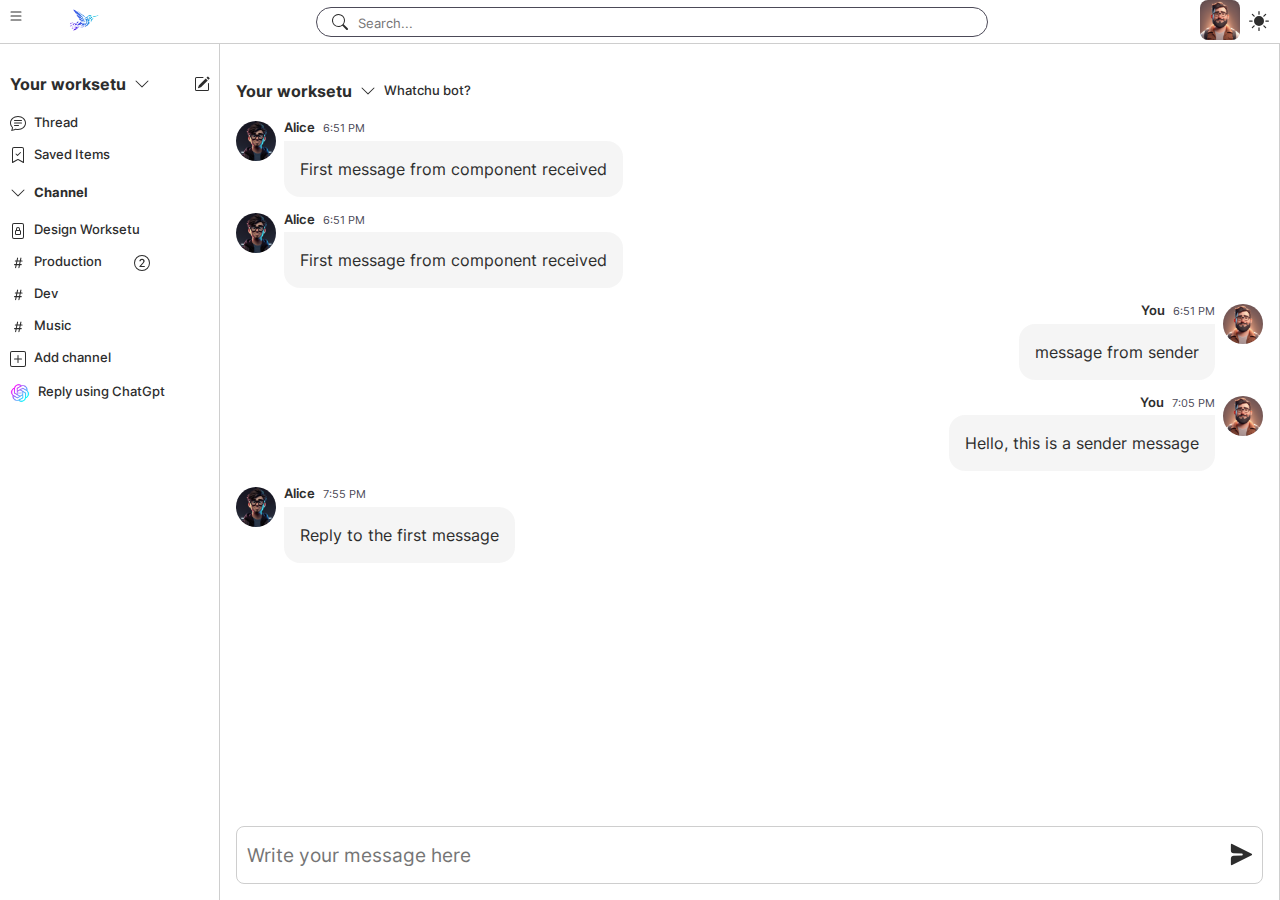
==== check.html @ 70143f4d "UI updated" ====
<!DOCTYPE html>
<html lang="en">

<head>
    <meta charset="UTF-8" />
    <meta name="viewport" content="width=device-width, initial-scale=1.0" />
    <link rel="icon" type="image/x-icon" href="wlogo.png">
    <title>WorkSetu</title>
    <link href="style.css" rel="stylesheet" />
   

</head>
<body>
    <!-- header -->
    <nav-bar></nav-bar>
    <!-- side bar -->
    
    <div class="container1" style="display: flex; flex:1">
        <side-bar></side-bar>
        <!-- Chat content -->
        
        <div class="chat-content">
            <div class="row">
                <h4>Your worksetu</h4>
                <svg xmlns="http://www.w3.org/2000/svg" width="16" height="16" fill="currentColor"
                    class="bi bi-chevron-down" viewBox="0 0 16 16">
                    <path fill-rule="evenodd"
                        d="M1.646 4.646a.5.5 0 0 1 .708 0L8 10.293l5.646-5.647a.5.5 0 0 1 .708.708l-6 6a.5.5 0 0 1-.708 0l-6-6a.5.5 0 0 1 0-.708z" />
                </svg>
                <span>Whatchu bot?</span>
            </div>
            <!-- message content -->
            <div class="message-container column">

                <!-- all  sender receiver shown in this list -->
                <message-list></message-list>


            </div>

            <send-message-box></send-message-box>
           
        </div>





        <!--========================== thread=========== -->
        <div class="thread" id="threads">
            <div class="row" style="justify-content:space-between;">
                <div class="row">
                    <h4>Thread</h4>
                    <span># Design worksetu</span>
                </div>
                <div class="close-thread" style="cursor: pointer;">
                    <svg xmlns="http://www.w3.org/2000/svg" width="16" height="16" fill="currentColor"
                        class="bi bi-x-lg" viewBox="0 0 16 16">
                        <path
                            d="M2.146 2.854a.5.5 0 1 1 .708-.708L8 7.293l5.146-5.147a.5.5 0 0 1 .708.708L8.707 8l5.147 5.146a.5.5 0 0 1-.708.708L8 8.707l-5.146 5.147a.5.5 0 0 1-.708-.708L7.293 8 2.146 2.854Z" />
                    </svg>
                </div>
            </div>
            <!-- message content -->
            <div class="message-container column">
                <message-list></message-list>
             

            </div>
            <!-- message input -->
            <send-message-box></send-message-box>

        </div>
    </div>
    </div>


    <!--================================================================= pop up adding ============================================================-->


    <!-- workspace-detail popup-container -->
    <div class="workspace-detail popup-container">
        <div class="column" style="gap:0.5em">
            <h2>Edit work space detail</h1>
                <span>Workspace name</span>
                <input class="input" type="text">
                <span>URL</span>
                <input class="input" type="text" placeholder="https://hi-tdq5698.slack.com">
                <div class="row" style="width: 100%;">
                    <button
                        style=" width: 50%;background-color:var(--bg-color);color:var(--text-color); border:0.5px solid var(--primary-color)"
                        class="button" data-action="cancel">Cancel</button>
                    <button style="width: 50%; " class="button">Save</button>
                </div>
        </div>
    </div>


    <!-- you-worksetu popup -->
    <div class="your-slack popup" id="yourSlackPopup">
        <div class="column">
            <div class="row">
                <img class="img" src="sender.png" alt=""
                    style=" width: 40px; height:40px; border-radius:0.5em; cursor:pointer;">
                <div class="column" style="gap:2px">
                    <span style="font-size: 1em; font-weight:600;">Your Worksetu</span>
                    <span>worksetu-tdq3097.slack.com</span>
                </div>
            </div>
            <div class="mid-content">
                <div class="column" style="border-bottom: 1px solid grey; padding:10px" ;>
                    <span class="invite" style="cursor: pointer;">Invite people to your slack</span>
                    <span class="create-pop" style="cursor: pointer;">Create channel</span>
                </div>
                <div class="column" style="border-bottom: 1px solid grey; padding:10px " ;>
                    <span class="setting-and-admin" style="cursor: pointer;">Setting and administration</span>

                </div>
                <div class="column" style="border-bottom: 1px solid grey; padding:10px" ;>
                    <span class="work-pop-up" style="cursor: pointer;">Add workspace</span>
                    <span class="switch-button" style="cursor: pointer;">Switch workspace</span>
                </div>
            </div>
            <div>
                <button class="button" style="width: 10px; font-size:16px">Sign out</button>
            </div>
        </div>

    </div>

    <!-- profile-popup -->
    <div class="profile-popup">
        <div class="column">
            <div class="row">
                <img class="img" src="sender.png" alt="">
                <div class="column" style="gap: 2px;">
                    <span style="font-size:1em; font-weight:600 ">Test User</span>
                    <span style="color:rgb(11, 173, 11); ">Active</span>
                </div>
            </div>
            <div class="column" style="border-bottom: 1px solid grey; padding:10px " ;>
                <span>Set Yourself away</span>
                <div class="row" style="justify-content:space-between">
                    <span>Pause Notifications</span>
                    <div class="row">
                        <span>On</span>
                        <svg xmlns="http://www.w3.org/2000/svg" width="16" height="16" fill="currentColor"
                            class="bi bi-chevron-right" viewBox="0 0 16 16">
                            <path fill-rule="evenodd"
                                d="M4.646 1.646a.5.5 0 0 1 .708 0l6 6a.5.5 0 0 1 0 .708l-6 6a.5.5 0 0 1-.708-.708L10.293 8 4.646 2.354a.5.5 0 0 1 0-.708z" />
                        </svg>

                    </div>
                </div>
            </div>
            <div class="column" style="border-bottom: 1px solid grey; padding:10px" ;>
                <a href="profile.html"><span>Profile</span></a>
                <span>Preference</span>
            </div>
            <div class="column">
                <button class="button" style=" font-size:16px">Sign out</button>
            </div>
        </div>
    </div>

    <!-- invite-pop-up -->
    <div class="invite-people popup">
        <div class="column">
            <span style="font-size:1em; font-weight:600 ">Invite people</span>
            <span style="font-size:0.7em; font-weight:600 ">To:</span>
            <textarea type="text" placeholder="name@gmail.com"></textarea>
            <div class="row" style="justify-content: space-between;">
                <div class="row">
                    <svg xmlns="http://www.w3.org/2000/svg" width="16" height="16" fill="currentColor"
                        class="bi bi-link-45deg" viewBox="0 0 16 16">
                        <path
                            d="M4.715 6.542 3.343 7.914a3 3 0 1 0 4.243 4.243l1.828-1.829A3 3 0 0 0 8.586 5.5L8 6.086a1.002 1.002 0 0 0-.154.199 2 2 0 0 1 .861 3.337L6.88 11.45a2 2 0 1 1-2.83-2.83l.793-.792a4.018 4.018 0 0 1-.128-1.287z" />
                        <path
                            d="M6.586 4.672A3 3 0 0 0 7.414 9.5l.775-.776a2 2 0 0 1-.896-3.346L9.12 3.55a2 2 0 1 1 2.83 2.83l-.793.792c.112.42.155.855.128 1.287l1.372-1.372a3 3 0 1 0-4.243-4.243L6.586 4.672z" />
                    </svg>
                    <a style="font-size:1em; color:var(--text-color)" href="">Copy invite link</a>
                </div>
                <div class="column">
                    <button class="button" style=" font-size:16px">Send</button>
                </div>
            </div>
        </div>
    </div>

    <!-- create-channel pop up -->
    <div class="create-channel-popup">
        <div class="column">
            <span style="font-size:1em; font-weight:600 ">Create channel</span>
            <span style="font-size:0.7em; font-weight:600 ">Name</span>
            <input class="input" type="text" placeholder="e.g Plan finance">
            <span>Channels are where conversations happen around a topic. Use a name that is easy to find and
                understand.</span>
            <div class="row" style="justify-content: space-between;">
                <div class="column" style="width: 100%;">
                    <button class="button" style=" font-size:16px;">Send</button>
                </div>
            </div>
        </div>
    </div>

    <!-- setting-and-administration popup -->
    <div class="setting-adminitration-popup">
        <div class="column">
            <div class="column" style="border-bottom: 1px solid grey; padding:10px; " ;>
                <span style="font-size: 0.7em; color:var(--sub-text-color)">Setting</span>
                <span>Workspace setting</span>
                <span>Customize your slack</span>
                <span class="edit-workspace-button" style="cursor: pointer;">Edit workspace detail</span>
            </div>
            <div class="column" style="border-bottom: 1px solid grey; padding:10px; margin-top:-10px" ;>
                <span style="font-size: 0.7em; color:var(--sub-text-color)">Administration</span>
                <a href="manage.html" style="color:var(--text-color)"><span>Manage member </span></a>
                <span>Manage apps</span>
            </div>
        </div>
    </div>

    <!-- add workspace -->
    <div class="add-workspace-popup">
        <div class="column">
            <span style="font-size: 0.7em; color:var(--sub-text-color)">Add workspace</span>
            <a href="index.html" style="color:var(--text-color)"><span>Sign in another worspace</span></a>
            <a href="create.html" style="color:var(--text-color)"><span>Create new worspace</span></a>
            <a href="create.html" style="color:var(--text-color)"><span>Join workspace</span></a>
        </div>
    </div>

    
    <div class="edit-workspace-detail-popup">
        <div class="column">
            <span style="font-size:1em; font-weight:600 ">Edit workspace detail</span>
            <span>Add a name to represent your company or organization. This name will also be shown to other
                organizations that you work with using Slack.</span>
            <span style="font-size:0.7em; font-weight:600 ">Workspace name</span>
            <input class="input" type="text" placeholder="">
            <span style="font-size:0.7em; font-weight:600; margin-top:-15px ">URL</span>
            <input class="input" type="text" placeholder="https://hi-tdq5698.slack.com">
            <div class="row" style="justify-content: space-between;">
                <div class="column" style="width: 100%;">
                    <button class="button"
                        style=" font-size:16px; background-color:var(--bg-color); border:1px solid var(--primary-color); color:var(--text-color)"
                        data-action="editcancel">Cancel</button>
                </div>
                <div class="column" style="width: 100%;">
                    <button class="button" style=" font-size:16px;">Send</button>
                </div>
            </div>
        </div>
    </div>

    <div class="switch-workspace-popup">
        <div class="column">
            <span style="font-size:1em; font-weight:600 ">Edit workspace detail</span>
            <div class="row">
                <img class="img" src="profile.png" alt=""
                    style=" width: 40px; height:40px; border-radius:0.5em; cursor:pointer;">
                <div class="column" style="gap:2px">
                    <span style="font-size: 0.8em;">Enjoyment</span>
                </div>
            </div>
            <div class="row">
                <img class="img" src="profile.png" alt=""
                    style=" width: 40px; height:40px; border-radius:0.5em; cursor:pointer;">
                <div class="column" style="gap:2px">
                    <span style="font-size: 0.8em;">Finance</span>
                </div>
            </div>
            <div class="row">
                <img class="img" src="profile.png" alt=""
                    style=" width: 40px; height:40px; border-radius:0.5em; cursor:pointer;">
                <div class="column" style="gap:2px">
                    <span style="font-size: 0.8em; ">Testing</span>
                </div>
            </div>
        </div>
    </div>

    <div class="add-channel-pop-up">
        <div class="column">
            <span style="font-size:1em; font-weight:600 ">Create channel</span>
            <span style="font-size:0.7em; font-weight:600 ">Name</span>
            <input class="input" type="text" placeholder="e.g Plan finance">
            <span>Channels are where conversations happen around a topic. Use a name that is easy to find and
                understand.</span>
            <div class="row" style="justify-content: space-between;">
                <div class="column" style="width: 100%;">
                    <button class="button" style=" font-size:16px;">Send</button>
                </div>
            </div>
        </div>
    </div>


    <!-- adding web components -->


    <!--================================================================= pop up end  ============================================================-->

    
    <!-- sender and receiver component -->
    <script src="navBar.js"></script>
    <script src="sideBarComponent.js"></script>
    <script src="messageBox.js"></script>
    <!-- sender and receiver component called under this -->
    <script src="messageList.js"></script>

    <!-- input box hide svg script -->
    <script src="inputbox.js"></script>
    <script src="send-messageBox.js"></script>  
    <!-- message forward share reply thread -->
    <!-- <script src="messageoption.js"></script> -->
    <!-- Reply thread script -->
    <script src="replythread.js"></script>
    <!-- hide sidebar script -->
    <script src="sidebar.js"></script>
    <!-- dark mode script -->
    <script src="darkmode.js"></script>
    <!-- popup script -->
    <script src="popupscript.js"></script>

</body>

</html>
---- style.css ----
@import "normalize.css";

@font-face {
    font-family: 'Inter';
    src: url(Inter.ttf);
    font-display: swap;
}


:root {
    font-family: 'Inter', 'Segoe UI', Tahoma, Geneva, Verdana, sans-serif;
    --primary-color: #7921de;
    --primary-text-color: #ffffff;
    --text-color: #2d2d2d;
    --sub-text-color: #4c4a58;
    --bg-color: #ffffff;
    --sidebar: #ffff;
    --message: rgb(255, 255, 255);
    --nav: #fff;
    --border-color: rgb(206, 206, 206);
    --box-shadow: 0 0 6px rgb(0, 0, 0, 0.5);
    --message-text-bg: rgba(158, 154, 159, 0.1);


}


.dark {
    --bg-color: #232627;
    --text-color: #ffffff;
    --sub-text-color: #cfcfcf;
    --sidebar: rgb(21, 24, 25);
    --nav: #141718;
    --message: #232627;
    --border-color: rgb(77, 75, 75);
    --box-shadow: 0 0 6px rgb(255, 255, 255, 0.1);
    --message-text-bg: rgba(160, 159, 161, 0.1);
    transition: 0.3s;

}

body {
    background-color: var(--bg-color);
    color: var(--text-color);
    overflow-x: hidden;
}

::-webkit-scrollbar {
    width: 5px;
}


::-webkit-scrollbar-thumb {
    background-color: #85818a;
    border-radius: 5px;
}


::-webkit-scrollbar-track {
    background-color: #f0f0f0;
}

h1 {
    font-weight: 600;
}

h2 {
    color: var(--sub-text-color);
    font-weight: 500;
}

a{
    text-decoration: none;
    color: var(--text-color);
    cursor: pointer;
}

.input::placeholder {
    padding: 0.5em;
    color: #999999;
    /* Placeholder text color */
    font-size: 0.9em;
    /* Placeholder text style */
}

img {
    max-width: 100%;
    width: auto;
    max-height: 100%;
    height: auto;
}

.container {
    margin: auto;
    padding: 1.5em;
    max-width: 1140px;

}

.center-form {
    margin: auto;
    display: flex;
    flex-direction: column;
    width: 400px;
    max-width: calc(100% - 2em);
    margin-top: 10vh;
    box-shadow: var(--box-shadow);
    border-radius: 5px;
    padding: 3em 1em;
}

.logo-main {
    width: 40px;
    height: 40px;
  
}

.input {
    line-height: 1.87em;
    display: flex;
    align-items: center;
    border: 2px solid var(--text-color);
    border-radius: 0.3em;
    outline: none;
    padding: 0;
    padding-left: 0.5em;
    font-size: 1.5rem;
    margin-bottom: 1em;
    background-color: var(--bg-color);
    border-color: var(--sub-text-color);
    color: var(--text-color);
}

.input:focus {
    border: 2px solid var(--primary-color);
}

.button {
    color: var(--primary-text-color);
    background: var(--primary-color);
    font-size: 1.5rem;
    font-weight: 400;
    letter-spacing: 1px;
    cursor: pointer;
    border: none;
    border-radius: 0.3em;
    display: flex;
    align-items: center;
    justify-content: center;
    height: 2em;
    padding: 0 3em;
    white-space: nowrap;
    text-decoration: none;
}

.steps_heading {
    display: flex;
    align-items: center;
    gap: 1em;
    text-decoration: none;
    color: var(--text-color);
    padding: 1em 0;
}

.image-box {

    border-radius: 0.5em;
    overflow: auto;
    transition: all ease 1s;


}

.image-box:hover {
    scale: 1.1;
}

/* ========================================image-cropper-css-step 2 page============================================== */
.cropper-image-container {
    flex: 1;
    display: flex;
    align-items: center;
    justify-content: center;
    border: 0.5px solid var(--border-color);
    border-radius: 1em;
}




.img-box {
    width: 100%;
    padding: 2em;
    display: flex;
    flex-direction: column;
    align-items: center;
    gap: 2em;
    border-radius: 2em;

}


.img-box img {
    width: 300px;
    height: 300px;
    border-radius: 0.5em;

}

.button-continue {
    display: flex;
    gap: 1em;

}



.crop-popup {
    display: none;
    position: fixed;
    top: 0;
    left: 0;
    width: 100%;
    height: 80vh;
    background-color: var(--bg-color);
    justify-content: center;
    align-items: center;
}

.crop-container {
    position: relative;
    display: flex;
    flex-direction: column;
    gap: 1em;
    background-color: var(--bg-color);
    padding: 2em;
    width: calc(100% - 4em);
    max-width: 80%;
    max-height: 80%;
    min-width: 300px;
    max-width: 500px;
    overflow: hidden;
    box-shadow: var(--box-shadow);
}

.crop-container img {
    max-width: 50%;
    max-height: 50%;
   
    height: auto;
    width: auto;
}

.crop-container button {
    display: block;
    margin-top: 10px;
}
.two-button{
width: 100%;
display: flex;
color: var(--text-color);
transition: all ease 2s;
align-items: center;
justify-content: center;
gap: 1em;
z-index: 5;
}



#imageInput {
    display: none;
}


.upload-btn:hover {
    background-color: rgb(121, 33, 222, 0.5);
}



/* Medium devices (tablets, 768px and up) */
@media (max-width: 768px) {
    .center-form {
        box-shadow: none;
    }

    .container {
        margin: auto;
        padding-left: 1em;
        padding-right: 1em;
        max-width: calc(100% - 2em);
    }

    .img-box img {
        width: 250px;
        height: 250px;
    }

    .button-continue {
        flex-direction: column;


    }

    .crop-container {
        max-width: 80%;
        font-size: 14px;
    }
    .two-button .button{
        font-size: 1em;
    }

   
}


/* ======================================Main class============================= */
.container1 {
    height: calc(100vh - 44.5px);
    display: flex;
    flex: 1
}

.w-title {
    cursor: pointer;
    position: relative;
}

.w-title::after {
    content: "";
    position: absolute;
    left: 0;
    right: 0;
    bottom: 0;
    height: 2px;
    width: 0%;
    border-radius: 2px;
    background-color: var(--primary-color);
    transition: all ease 2s;

}

.w-title:hover::after {
    width: 100%;
}

.nav {
    position: sticky;
    top: 0;
    background-color: var(--nav);
    width: 100%;
    display: flex;
    justify-content: space-between;
    align-items: center;
    gap: 2em;
    z-index: 9999;

}

.nav-search-bar{
   
    display: flex;
    gap: 0.5em;
    align-items: center;
    width: 100%;
    max-width: 50%;
    border-radius: 5em;
    background-color: var(--nav);
    border-color: var(--sub-text-color);
    color: var(--text-color);
    border: 1px solid var(--sub-text-color);
    padding: 4px 15px;
    font-size: 1em;
    
}

.nav-search-bar:focus{
   
    border-color: var(--primary-color);
}

.search {
  background-color: var(--nav);
  border: none;
  color: var(--text-color);
  outline: none;

}



.search::placeholder {
    font-size: 0.8em;;
}

.row {
    display: flex;
    align-items: center;
    gap: 0.5em;
}

span {
    font-size: 0.8em;
    font-weight: 500;
}

.img {
    width: 40px;
    height: 40px;
    border-radius: 2em;
    cursor: pointer;
}

.message-owner {
    font-weight: 600
}

.message-time {
    font-size: 0.7em;
    color: var(--sub-text-color);
    font-weight: 400;
}

.messagetext {
    line-height: 1.5em;
    font-size: 16px;
    font-weight: 400;
}

.column {
    display: flex;
    flex-direction: column;
    gap: 1em;
}



.sidebar {
    position: sticky;
    padding: 0.6em;
    flex: 0.1;
    background-color: var(--sidebar);
    min-width: 200px;
    border-right: 0.05px solid var(--border-color);
    z-index: 999;
}

.chat-content {
    padding: 1em;
    flex: 1;
    background-color: var(--message);
    display: flex;
    flex-direction: column;
    border-right: 0.05px solid var(--border-color);

}

.message-container {
    flex: 1;
    overflow-y: auto;



}
.menu-sidebar{
    position: absolute;
    top: 0;
    left: 0;
    z-index: 9999;
 
   
}

@media (max-width: 768px) {
    .sidebar {
        display: none;
        position: absolute;
        height: 91.5vh;
        animation: showSidebar 0.3s ease forwards;
    }


    @keyframes showSidebar {
        0% {
            display: none;
            opacity: 0;
            transform: translateX(-100%);
        }

        100% {
            display: block;
            opacity: 1;
            transform: translateX(0);
        }
    }


    .chat-content {

        margin-left: auto;
        width: 100%;
        max-width: calc(100% - 2em);

    }

    .menu-sidebar {
        display: block;
    }
}






.chatbox-msg:focus {
    border: 2px solid var(--primary-color);
}

.search-icon {
    display: none;
}

/* ================================================sender reciever ================================================== */

.sender,
.receiver {
    max-width: 99%;
    /* Adjust the maximum width as needed */
}



.sender {
    flex-direction: row-reverse;
    justify-content: end;
    align-items: flex-start;
    max-width: 50%;
    margin-left: auto;

}


.receiver {
    justify-content: flex-start;
    align-items: flex-start;
    max-width: 50%;
    margin-right: auto;

}

.receiver-text {
    padding: 1em;
    background-color: var(--message-text-bg);
    border-top-right-radius: 1em;
    border-bottom-right-radius: 1em;
    border-bottom-left-radius: 1em;
}

.sender-text {
    padding: 1em;
    background-color: var(--message-text-bg);
    border-bottom-right-radius: 1em;
    border-bottom-left-radius: 1em;
    border-top-left-radius: 1em;
}

.sender-name-time {
    justify-content: flex-end;
}


.receiver-zone {
    display: flex;
    position: relative;
    justify-content: space-between;
    align-items: center;
}

.sender-zone {
    position: relative;
    display: flex;
    flex-direction: row-reverse;
    align-items: center;
    justify-content: space-between;
}

.message-toolbar-container {
    position: relative;



}

.message-toolbar {

    position: relative;
    display: flex;
    cursor: pointer;
    display: none;
    gap: 0.5em;

}

.sender .message-toolbar {
    flex-direction: row-reverse;
}


.message-options {
    background-color: var(--message);
    position: absolute;
    display: flex;
    flex-direction: column;
    flex-wrap: wrap;
    display: none;
    gap: 1em;
    padding: 1em;
    border-radius: 0.5em;
    border: 0.5px solid var(--border-color);
    z-index: 9999;


}

.sender .message-options {
    top: 0;
    right: 100%;
}

.receiver .message-options {
    top: 0;
    left: 100%;
}

.message-options span {
    cursor: pointer;
}

.message-options-elements {
    display: flex;
    align-items: center;

    /* flex-wrap: wrap; */

}


.receiver:hover .message-toolbar {
    display: flex;
}

.sender:hover .message-toolbar {
    display: flex;
}

.three-dots {
    outline: none;
}

.three-dots:focus+.message-options {
    display: flex;

}

.message-options svg {
    cursor: pointer;
}

@media (max-width: 1200px) {

    .receiver,
    .sender {
        max-width: 80%;
    }
}

@media (max-width: 768px) {
    .search-icon {
        display: block;
        cursor: pointer;
    }

    .nav-search-bar {
        display: none;
    }

    .message-options-elements span {
        display: none;
    }

}

.logo {
    position: relative;
    display: inline-block;
    cursor: pointer;

}

.logo .text {
    text-transform: uppercase;
    position: absolute;
    top: 50%;
    left: 2em;
    transform: translate(-50%, -50%);
    opacity: 0;
    transition: opacity 0.3s;
    font-size: 1.2em;
    font-weight: bold;
}

.logo:hover .bi-chat-dots {
    opacity: 0;
}

.logo:hover .text {
    opacity: 1;
    /* color: transparent;
    -webkit-text-stroke: 0.5px var(--text-color); */

}

/* =========================Thread=================================== */
.thread {

    padding: 1em;
    flex: 1;
    background-color: var(--bg-color);
    display: flex;
    flex-direction: column;
    border-top: 0.05px solid var(--border-color);
    border-right: 0.05px solid var(--border-color);
    display: none;

}

/* ===========================input box design============== */
.input-msg {
    background-color: var(--message);
    display: flex;
    /* padding: 0.5em; */
    flex-direction: column;
    position: relative;



    /* border: 0.05px solid var(--border-color); */

}

.midinput {
    display: flex;
    flex: 1;
    padding: 0.5em;
    align-items: center;
    border: 0.05px solid var(--border-color);
    border-radius: 0.5em;
    justify-content: space-between;


}

.chatbox-msg {
    width: 100%;
    border: 2px solid var(--text-color);
    line-height: 2em;
    align-items: center;
    border-radius: 0.3em;
    background-color: var(--message);
    border-color: var(--sub-text-color);
    color: var(--text-color);
    font-size: 1.2em;
    outline: none;

}

.input-msg svg {
    width: 18px;
    height: 18px;
    cursor: pointer;



}

.textStyle-container {
    position: relative;
}

.textStyle {
    position: absolute;
    bottom: 4em;
    display: flex;
    flex-wrap: wrap;
    gap: 1em;
    align-items: center;
    background-color: var(--bg-color);
    padding: 0.5em;
    border: 0.5px solid var(--border-color);
    border-radius: 0.5em;
    cursor: pointer;
    margin-top: -2.3em;
    display: none;
    /* width: 100%; */
}





.midinput input {
    font-size: 1.2em;
    border: none;
    background-color: var(--message);
    width: calc(100% - 0.5em);
    color: var(--text-color)
}

.midinput svg {
    display: flex;
}

.midinput input:focus {
    outline: none;
    border: 0px solid var(--border-color);

}

.attachement {
    display: flex;
    justify-content: space-between;
    padding: 0.2em;

}

.leftattachment {
    display: flex;
    gap: 1em;
    flex: 1;
    cursor: pointer;
    align-items: center;
}


.rightbutton svg {
    width: 25px;
    height: 25px;
    cursor: pointer;
    flex: 1;

}

.work-detail {
    cursor: pointer;
}

.popup-container {
    display: none;
    position: fixed;
    top: 50%;
    left: 50%;
    transform: translate(-50%, -50%);
    padding: 2em;
    width: 400px;
    height: 350px;
    background-color: var(--bg-color);
    box-shadow: var(--box-shadow);
    z-index: 9999;
    border-radius: 20px;
}


.dimmed-background {
    position: fixed;
    top: 0;
    left: 0;
    width: 100%;
    height: 100%;
    background-color: rgba(0, 0, 0, 0.5);
    z-index: 9998;
    pointer-events: none;
}

/* your slack pop up style */

.your-slack {
    width: 300px;
    height: 300px;
    background-color: var(--bg-color);
    padding: 2em;
    border-radius: 20px;
    box-shadow: var(--box-shadow);
    z-index: 9999;
    display: none;
    position: absolute;
    top: 8%;
    left: 0;

}

.mid-content span {
    font-size: 1em;
}

.profile-popup {
    width: 250px;
    height: 250px;
    padding: 2em;
    background-color: var(--bg-color);
    border-radius: 20px;
    box-shadow: var(--box-shadow);
    z-index: 9999;
    position: absolute;
    top: 4%;
    right: 0;
    display: none;

}

.invite-people {
    display: flex;
    justify-content: center;
    align-items: center;
    z-index: 9999;
    position: absolute;
    left: 50%;
    top: 50%;
    transform: translate(-50%, -50%);
    display: none;
    width: 400px;
    height: 250px;
    padding: 2em;
    background-color: var(--bg-color);
    border-radius: 20px;
    box-shadow: var(--box-shadow);
}


.invite-people textarea {
    padding: 1em;
    text-decoration: none;
    height: 5em;
    border-radius: 0.2em;
}

.invite-people textarea:focus {
    outline: none;
    box-shadow: var(--box-shadow);

}


a {
    text-decoration: none;

}

.create-channel-popup {
    display: flex;
    justify-content: center;
    align-items: center;
    z-index: 9999;
    position: absolute;
    left: 50%;
    top: 50%;
    transform: translate(-50%, -50%);
    display: none;
    width: 400px;
    height: 250px;
    padding: 2em;
    background-color: var(--bg-color);
    border-radius: 20px;
    box-shadow: var(--box-shadow);
}


.setting-adminitration-popup {
    display: flex;
    justify-content: center;
    align-items: center;
    z-index: 9999;
    position: absolute;
    left: 23.7%;
    top: 22%;
    display: none;
    width: 250px;
    height: 250px;
    padding: 2em;
    background-color: var(--bg-color);
    border-radius: 20px;
    box-shadow: var(--box-shadow);
}

.add-workspace-popup {
    display: flex;
    justify-content: center;
    align-items: center;
    z-index: 9999;
    position: absolute;
    left: 23.7%;
    top: 22%;
    display: none;
    width: 200px;
    height: 125px;
    padding: 1em;
    background-color: var(--bg-color);
    border-radius: 20px;
    box-shadow: var(--box-shadow);
}

.edit-workspace-detail-popup {
    display: flex;
    justify-content: center;
    align-items: center;
    z-index: 9999;
    position: absolute;
    left: 50%;
    top: 50%;
    transform: translate(-50%, -50%);
    display: none;
    width: 400px;
    height: 350px;
    padding: 2em;
    background-color: var(--bg-color);
    border-radius: 20px;
    box-shadow: var(--box-shadow);
}

.switch-workspace-popup {
    display: flex;
    justify-content: flex-start;
    align-items: start;
    z-index: 9999;
    position: absolute;
    left: 23.7%;
    top: 21%;
    display: none;
    width: 200px;
    height: 200px;
    padding: 2em;
    background-color: var(--bg-color);
    border-radius: 20px;
    box-shadow: var(--box-shadow);
}

.add-channel-pop-up {
    display: flex;
    justify-content: center;
    align-items: center;
    z-index: 9999;
    position: absolute;
    left: 50%;
    top: 50%;
    transform: translate(-50%, -50%);
    display: none;
    width: 400px;
    height: 250px;
    padding: 2em;
    background-color: var(--bg-color);
    border-radius: 20px;
    box-shadow: var(--box-shadow);
}

@media screen and (max-width: 768px) {

    .invite-people,
    .create-channel-popup,
    .edit-workspace-detail-popup,
    .popup-container,
    .add-channel-pop-up {
        width: 90%;
        height: auto;
        max-width: 400px;
        /* Optional: Limit the maximum width for very large screens */
        padding: 1em;
    }

}


/* =========================================================================Manage page css======================================================== */
.manage-container {

    height: calc(100vh - 80px);
    display: flex;

}

.navBar {
    position: sticky;
    top: 0;
    width: calc(100% - 4em);
    background-color: var(--bg-color);
    border-bottom: 0.05px solid var(--border-color);
    ;


}



.left-content {

    height: calc(100vh - 100px);
    padding: 0.5em;
    flex: 1;
    background-color: var(--bg-color);
    min-width: 200px;
    border-right: 0.05px solid var(--border-color);
}

.rightBar {
    flex: 1;
}

.right-content {
    display: flex;
    flex-direction: column;
    margin-left: auto;


}

.midbar {
    display: flex;
    justify-content: space-between;
    align-items: center;
    border-top: 0.05px solid var(--border-color);
    border-bottom: 0.05px solid var(--border-color);

}

.right input {

    background-color: var(--bg-color);
    padding: 0.5em;
    border-radius: 0.5em;
    color: var(--text-color);
}

.right input:focus {
    outline: none;
    border-color: var(--primary-color);
}

.bottomBar {
    width: 100%;
    display: flex;
    justify-content: space-between;
    border-bottom: 0.05px solid var(--border-color);
    margin: auto;
}

.firstTable {

    display: flex;
    align-items: center;
    flex-direction: column;



}

@media (max-width: 768px) {
    .leftBar {
        display: none;
        position: absolute;
        height: 91.5vh;
        animation: showSidebars 0.3s ease forwards;
    }

    @keyframes showSidebars {
        0% {
            display: none;
            opacity: 0;
            transform: translateX(-100%);
        }

        100% {
            display: block;
            opacity: 1;
            transform: translateX(0);
        }
    }

    .navBar {
        width: 100%;
    }

    .right-content {

        margin-left: auto;
        width: 100%;

    }

    .menu-button-leftbar {
        display: block;
    }
}


/*============ profile============ */

.container-prof {
   flex:1;
   margin: auto;
}



.editprofile-container {
    width: 80%;
    margin: auto;
    max-width: 80%;
    display: flex;
    flex-direction: column;
    justify-content: center;
    align-items: center;
    border-radius: 1em;
    background-color: rgb(144, 143, 143, 0.1);



}
input[type="number"]::-webkit-inner-spin-button,
input[type="number"]::-webkit-outer-spin-button {
  -webkit-appearance: none;
  appearance: none;

}

.editprof {
    width: 100%;
    display: flex;
    justify-content: center;
    align-items: center;
    padding: 2em;
    width: calc(100% - 4em);
    gap: 10px;

}

.editprof span {
    font-size: 1.5em;
    color: var(--text-color);
}

.profilepage-main {
    display: flex;
    justify-content: center;
    align-items: center;
    flex-direction: row-reverse;
    /* justify-content: space-around; */
    gap: 3em;
    padding: 2em;
    width: calc(100% - 4em);

}

.leftside {
    width: 100%;
    display: flex;
    flex-direction: column;
    gap: 1em;
    align-items: center;
}

.leftside img {
    width: 250px;
    border-radius: 0.5em;
}

.rightside {
    width: 100%;
    display: flex;
    flex-direction: column;
    align-items: center;
    gap: 2em;
    justify-content: center;
}

.rightside input {
    width: 70%;
    padding: 1em;
    justify-content: end;
    color: var(--text-color);
    border: none;
    background-color: var(--bg-color);
    border: 1px solid var(--border-color);
    border-radius: 0.5em;
}

.rightside input:focus {
    outline: none;
    border-color: var(--primary-color);
}

.inputs {
    width:100%;
    display: flex;
    justify-content: start;
    align-items: center;
    gap: 2em;
}

.inputs span {
    flex: 1;
    font-size: 1em;
    justify-content: flex-start;
}

.saveandcancel {
    width: 100%;
    display: flex;

    justify-content: space-between;
    gap: 0.5em;
}

@media screen and (max-width:1200px) {
    .profilepage-main {
        flex-direction: column;
    }
    .saveandcancel button{
        width: 40%;
    }
}

@media screen and (max-width:768px){

    .editprofile-container{
        width: 90%;
       
    }
    .leftside img{
        width: 150px;
    }
    .leftside button{
        font-size: 1em;
    }
    .saveandcancel button{
        
        font-size: 1em;
    }
    .rightside input{
        font-size: 0.7em;
        width: 50%;
    }
    .editprof{
       
    }

}
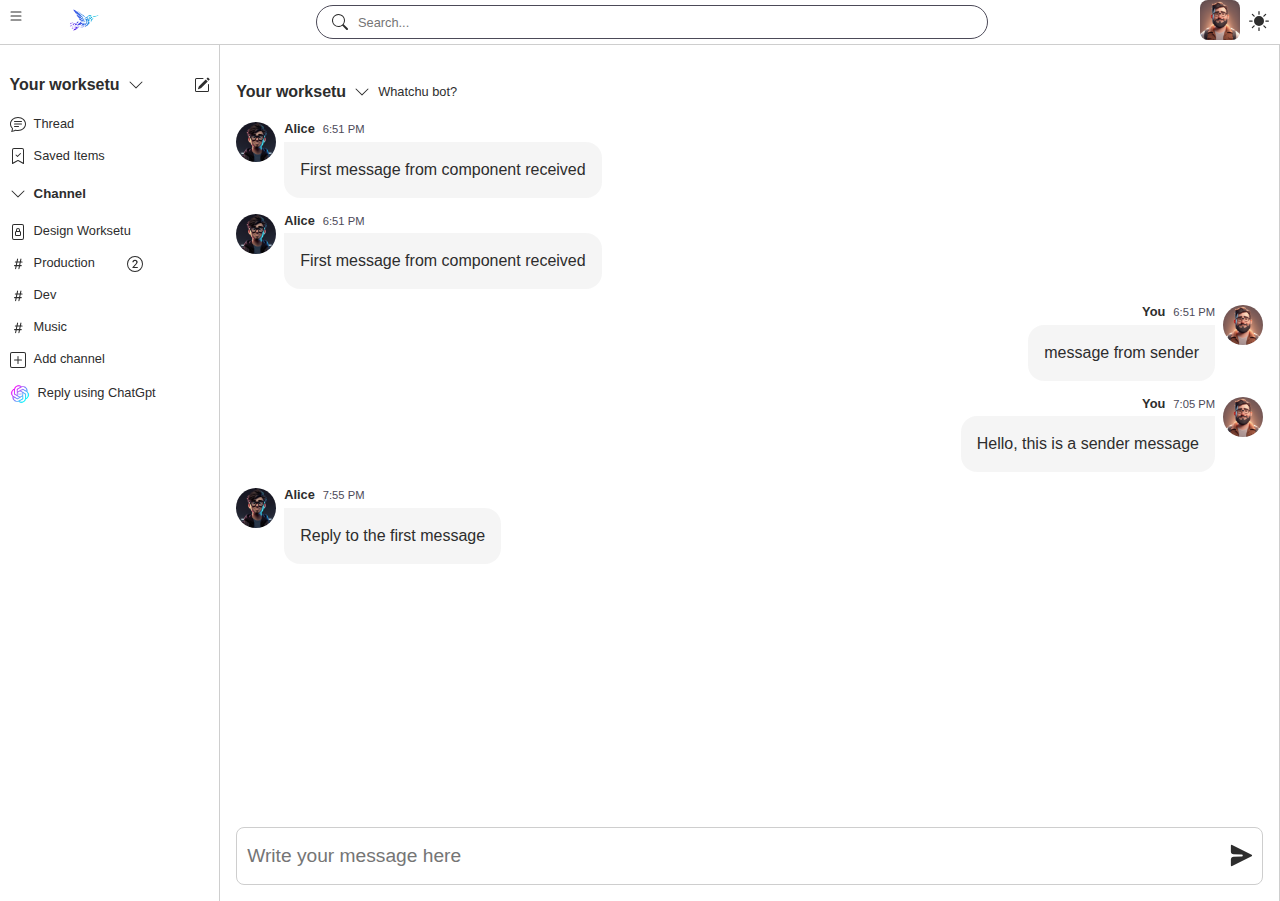
==== commit 3e1c3b34: "Save" ====
--- a/check.html
+++ b/check.html
@@ -303,23 +303,23 @@
 
     
     <!-- sender and receiver component -->
-    <script src="navBar.js"></script>
-    <script src="sideBarComponent.js"></script>
-    <script src="messageBox.js"></script>
+    <script src="components/navBar.js"></script>
+    <script src="components/sideBarComponent.js"></script>
+    <script src="components/messageBox.js"></script>
     <!-- sender and receiver component called under this -->
-    <script src="messageList.js"></script>
+    <script src="components/messageList.js"></script>
 
     <!-- input box hide svg script -->
     <script src="inputbox.js"></script>
-    <script src="send-messageBox.js"></script>  
+    <script src="components/send-messageBox.js"></script>  
     <!-- message forward share reply thread -->
     <!-- <script src="messageoption.js"></script> -->
     <!-- Reply thread script -->
     <script src="replythread.js"></script>
     <!-- hide sidebar script -->
-    <script src="sidebar.js"></script>
+    <script src="components/sidebar.js"></script>
     <!-- dark mode script -->
-    <script src="darkmode.js"></script>
+    <script src="components/darkmode.js"></script>
     <!-- popup script -->
     <script src="popupscript.js"></script>
 
--- a/style.css
+++ b/style.css
@@ -370,7 +370,7 @@
     border-color: var(--sub-text-color);
     color: var(--text-color);
     border: 1px solid var(--sub-text-color);
-    padding: 4px 15px;
+    padding: 6px 15px;
     font-size: 1em;
     
 }
@@ -459,9 +459,6 @@
 .message-container {
     flex: 1;
     overflow-y: auto;
-
-
-
 }
 .menu-sidebar{
     position: absolute;
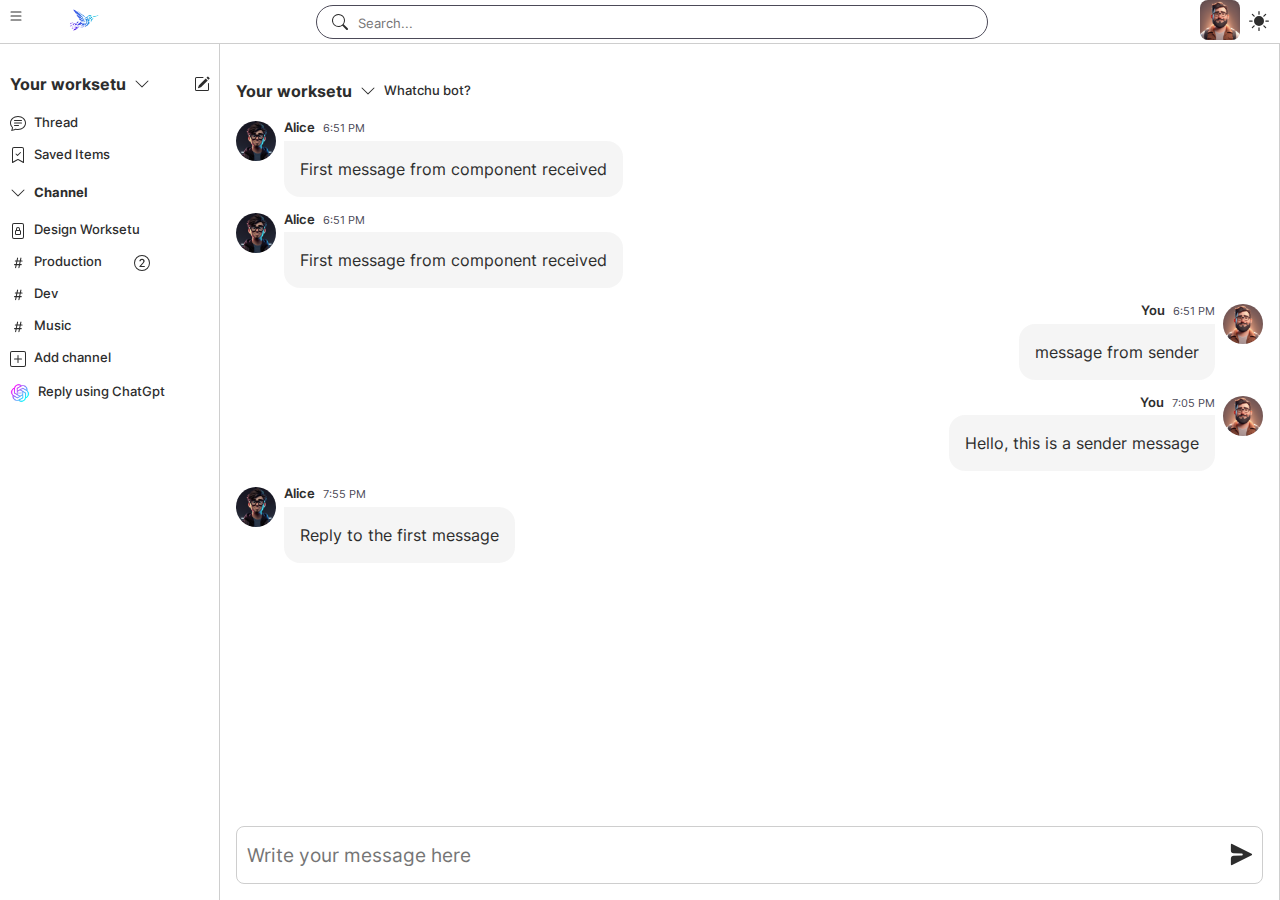
==== commit 14a46700: "bug fixed" ====
--- a/check.html
+++ b/check.html
@@ -7,6 +7,7 @@
     <link rel="icon" type="image/x-icon" href="wlogo.png">
     <title>WorkSetu</title>
     <link href="style.css" rel="stylesheet" />
+
    
 
 </head>
@@ -100,7 +101,7 @@
     <div class="your-slack popup" id="yourSlackPopup">
         <div class="column">
             <div class="row">
-                <img class="img" src="sender.png" alt=""
+                <img class="img" src="img/sender.png" alt=""
                     style=" width: 40px; height:40px; border-radius:0.5em; cursor:pointer;">
                 <div class="column" style="gap:2px">
                     <span style="font-size: 1em; font-weight:600;">Your Worksetu</span>
@@ -132,7 +133,7 @@
     <div class="profile-popup">
         <div class="column">
             <div class="row">
-                <img class="img" src="sender.png" alt="">
+                <img class="img" src="img/sender.png" alt="">
                 <div class="column" style="gap: 2px;">
                     <span style="font-size:1em; font-weight:600 ">Test User</span>
                     <span style="color:rgb(11, 173, 11); ">Active</span>
@@ -301,23 +302,15 @@
 
     <!--================================================================= pop up end  ============================================================-->
 
-    
+    <script src="components/navBar.js"></script>
+
     <!-- sender and receiver component -->
-    <script src="components/navBar.js"></script>
     <script src="components/sideBarComponent.js"></script>
     <script src="components/messageBox.js"></script>
     <!-- sender and receiver component called under this -->
     <script src="components/messageList.js"></script>
-
-    <!-- input box hide svg script -->
-    <script src="inputbox.js"></script>
     <script src="components/send-messageBox.js"></script>  
     <!-- message forward share reply thread -->
-    <!-- <script src="messageoption.js"></script> -->
-    <!-- Reply thread script -->
-    <script src="replythread.js"></script>
-    <!-- hide sidebar script -->
-    <script src="components/sidebar.js"></script>
     <!-- dark mode script -->
     <script src="components/darkmode.js"></script>
     <!-- popup script -->
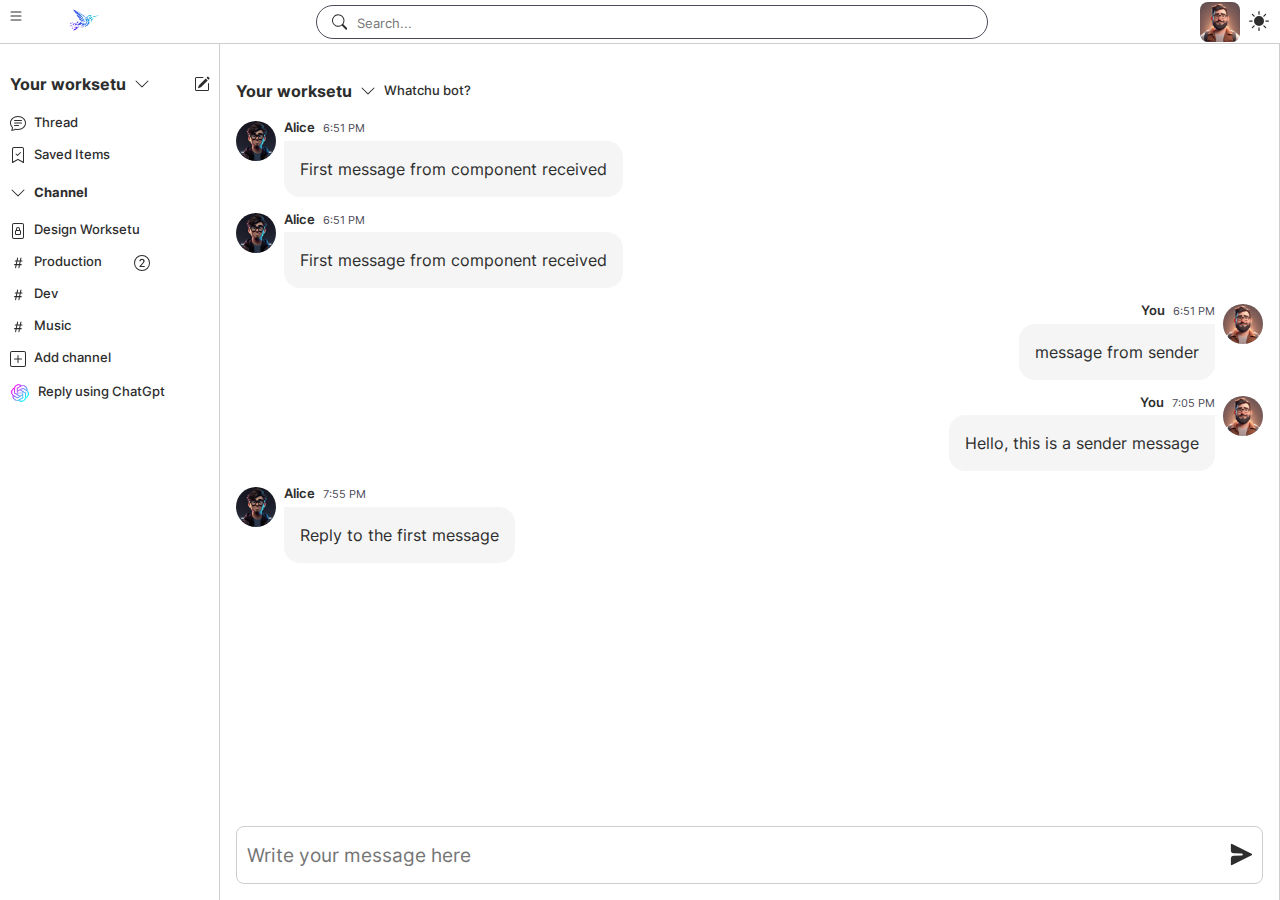
==== commit acbe6a2f: "Nav-Bar pop up working" ====
--- a/check.html
+++ b/check.html
@@ -42,11 +42,7 @@
             <send-message-box></send-message-box>
            
         </div>
-
-
-
-
-
+    
         <!--========================== thread=========== -->
         <div class="thread" id="threads">
             <div class="row" style="justify-content:space-between;">
@@ -130,7 +126,7 @@
     </div>
 
     <!-- profile-popup -->
-    <div class="profile-popup">
+    <!-- <div class="profile-popup">
         <div class="column">
             <div class="row">
                 <img class="img" src="img/sender.png" alt="">
@@ -162,7 +158,7 @@
                 <button class="button" style=" font-size:16px">Sign out</button>
             </div>
         </div>
-    </div>
+    </div> -->
 
     <!-- invite-pop-up -->
     <div class="invite-people popup">
@@ -314,7 +310,7 @@
     <!-- dark mode script -->
     <script src="components/darkmode.js"></script>
     <!-- popup script -->
-    <script src="popupscript.js"></script>
+    <!-- <script src="popupscript.js"></script> -->
 
 </body>
 
--- a/style.css
+++ b/style.css
@@ -69,7 +69,7 @@
     font-weight: 500;
 }
 
-a{
+a {
     text-decoration: none;
     color: var(--text-color);
     cursor: pointer;
@@ -112,7 +112,7 @@
 .logo-main {
     width: 40px;
     height: 40px;
-  
+
 }
 
 .input {
@@ -221,7 +221,7 @@
     top: 0;
     left: 0;
     width: 100%;
-    height: 80vh;
+    height: 100%;    
     background-color: var(--bg-color);
     justify-content: center;
     align-items: center;
@@ -235,35 +235,34 @@
     background-color: var(--bg-color);
     padding: 2em;
     width: calc(100% - 4em);
-    max-width: 80%;
-    max-height: 80%;
     min-width: 300px;
     max-width: 500px;
+    max-width:50%;
+    max-height: 80%;
     overflow: hidden;
     box-shadow: var(--box-shadow);
+    border-radius: 1em;
 }
 
 .crop-container img {
-    max-width: 50%;
-    max-height: 50%;
-   
-    height: auto;
-    width: auto;
+width: 100%;
+height: 60vh;
 }
 
 .crop-container button {
     display: block;
     margin-top: 10px;
 }
-.two-button{
-width: 100%;
-display: flex;
-color: var(--text-color);
-transition: all ease 2s;
-align-items: center;
-justify-content: center;
-gap: 1em;
-z-index: 5;
+
+.two-button {
+    width: 100%;
+    display: flex;
+    color: var(--text-color);
+    transition: all ease 2s;
+    align-items: center;
+    justify-content: center;
+    gap: 1em;
+    z-index: 5;
 }
 
 
@@ -305,13 +304,15 @@
 
     .crop-container {
         max-width: 80%;
-        font-size: 14px;
-    }
-    .two-button .button{
+    }
+    .crop-container img{
+        height: 20vh;
+    }
+    .two-button .button {
         font-size: 1em;
     }
 
-   
+
 }
 
 
@@ -358,8 +359,8 @@
 
 }
 
-.nav-search-bar{
-   
+.nav-search-bar {
+
     display: flex;
     gap: 0.5em;
     align-items: center;
@@ -372,26 +373,35 @@
     border: 1px solid var(--sub-text-color);
     padding: 6px 15px;
     font-size: 1em;
-    
-}
-
-.nav-search-bar:focus{
-   
+
+}
+
+.nav-search-bar:focus {
+
     border-color: var(--primary-color);
+    border: 1px solid var(--primary-color);
+
+}
+
+.profile-image-nav {
+    display: flex;
+    align-items: center;
 }
 
 .search {
-  background-color: var(--nav);
-  border: none;
-  color: var(--text-color);
-  outline: none;
+    background-color: var(--nav);
+    border: none;
+    color: var(--text-color);
+    outline: none;
+    width: 100%;
 
 }
 
 
 
 .search::placeholder {
-    font-size: 0.8em;;
+    font-size: 0.8em;
+    ;
 }
 
 .row {
@@ -460,13 +470,14 @@
     flex: 1;
     overflow-y: auto;
 }
-.menu-sidebar{
+
+.menu-sidebar {
     position: absolute;
     top: 0;
     left: 0;
     z-index: 9999;
- 
-   
+
+
 }
 
 @media (max-width: 768px) {
@@ -902,6 +913,7 @@
 }
 
 .profile-popup {
+   
     width: 250px;
     height: 250px;
     padding: 2em;
@@ -912,6 +924,7 @@
     position: absolute;
     top: 4%;
     right: 0;
+    z-index: 9999;
     display: none;
 
 }
@@ -1202,8 +1215,9 @@
 /*============ profile============ */
 
 .container-prof {
-   flex:1;
-   margin: auto;
+    flex: 1;
+    margin: auto;
+
 }
 
 
@@ -1221,11 +1235,13 @@
 
 
 
-}
+
+}
+
 input[type="number"]::-webkit-inner-spin-button,
 input[type="number"]::-webkit-outer-spin-button {
-  -webkit-appearance: none;
-  appearance: none;
+    -webkit-appearance: none;
+    appearance: none;
 
 }
 
@@ -1237,6 +1253,7 @@
     padding: 2em;
     width: calc(100% - 4em);
     gap: 10px;
+
 
 }
 
@@ -1296,7 +1313,7 @@
 }
 
 .inputs {
-    width:100%;
+    width: 100%;
     display: flex;
     justify-content: start;
     align-items: center;
@@ -1321,33 +1338,37 @@
     .profilepage-main {
         flex-direction: column;
     }
-    .saveandcancel button{
+
+    .saveandcancel button {
         width: 40%;
     }
 }
 
-@media screen and (max-width:768px){
-
-    .editprofile-container{
+@media screen and (max-width:768px) {
+
+    .editprofile-container {
         width: 90%;
-       
-    }
-    .leftside img{
+
+    }
+
+    .leftside img {
         width: 150px;
     }
-    .leftside button{
+
+    .leftside button {
         font-size: 1em;
     }
-    .saveandcancel button{
-        
+
+    .saveandcancel button {
+
         font-size: 1em;
     }
-    .rightside input{
+
+    .rightside input {
         font-size: 0.7em;
         width: 50%;
     }
-    .editprof{
-       
-    }
+
+    .editprof {}
 
 }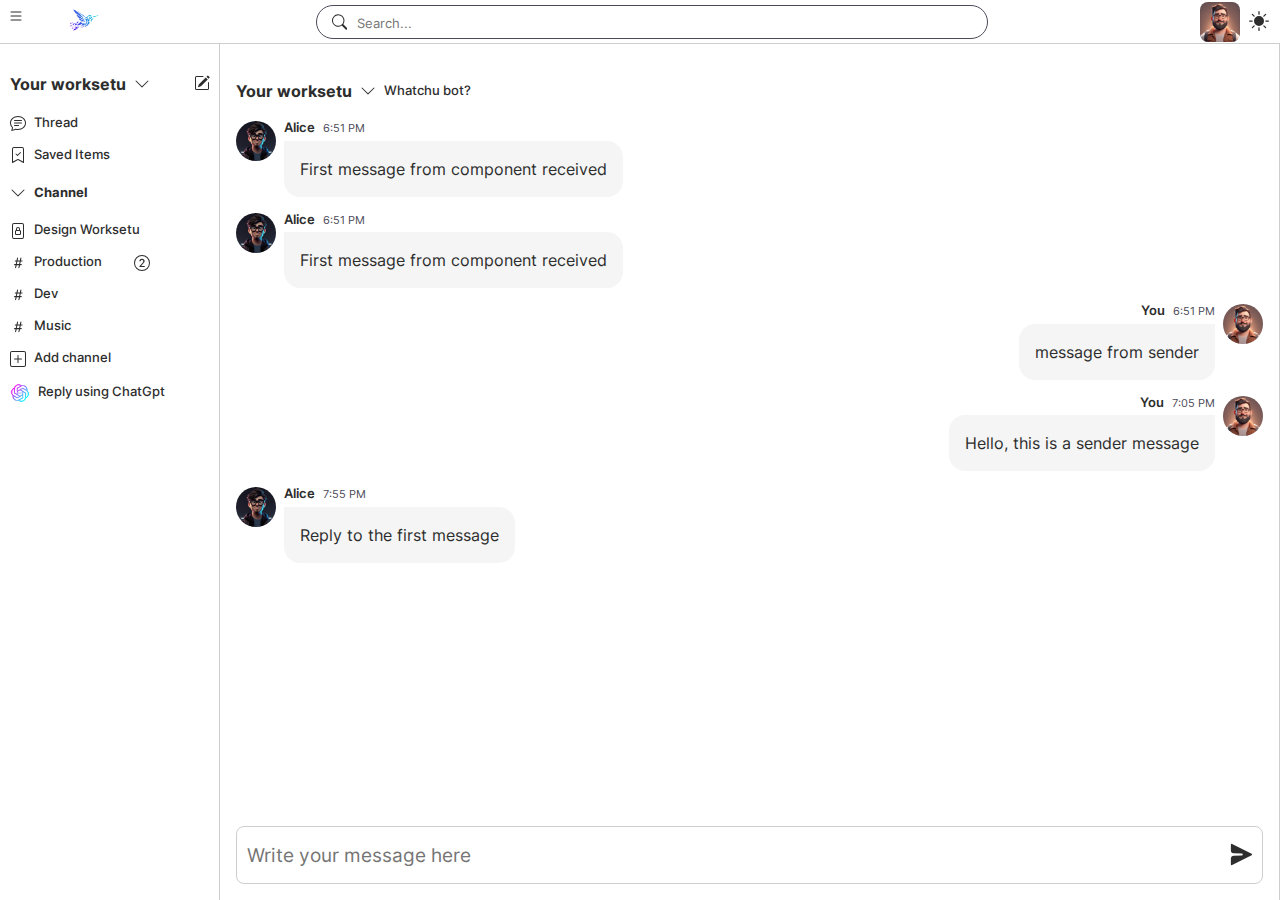
==== commit f7b2fe58: "all pop up added" ====
--- a/check.html
+++ b/check.html
@@ -61,8 +61,6 @@
             <!-- message content -->
             <div class="message-container column">
                 <message-list></message-list>
-             
-
             </div>
             <!-- message input -->
             <send-message-box></send-message-box>
@@ -71,226 +69,6 @@
     </div>
     </div>
 
-
-    <!--================================================================= pop up adding ============================================================-->
-
-
-    <!-- workspace-detail popup-container -->
-    <div class="workspace-detail popup-container">
-        <div class="column" style="gap:0.5em">
-            <h2>Edit work space detail</h1>
-                <span>Workspace name</span>
-                <input class="input" type="text">
-                <span>URL</span>
-                <input class="input" type="text" placeholder="https://hi-tdq5698.slack.com">
-                <div class="row" style="width: 100%;">
-                    <button
-                        style=" width: 50%;background-color:var(--bg-color);color:var(--text-color); border:0.5px solid var(--primary-color)"
-                        class="button" data-action="cancel">Cancel</button>
-                    <button style="width: 50%; " class="button">Save</button>
-                </div>
-        </div>
-    </div>
-
-
-    <!-- you-worksetu popup -->
-    <div class="your-slack popup" id="yourSlackPopup">
-        <div class="column">
-            <div class="row">
-                <img class="img" src="img/sender.png" alt=""
-                    style=" width: 40px; height:40px; border-radius:0.5em; cursor:pointer;">
-                <div class="column" style="gap:2px">
-                    <span style="font-size: 1em; font-weight:600;">Your Worksetu</span>
-                    <span>worksetu-tdq3097.slack.com</span>
-                </div>
-            </div>
-            <div class="mid-content">
-                <div class="column" style="border-bottom: 1px solid grey; padding:10px" ;>
-                    <span class="invite" style="cursor: pointer;">Invite people to your slack</span>
-                    <span class="create-pop" style="cursor: pointer;">Create channel</span>
-                </div>
-                <div class="column" style="border-bottom: 1px solid grey; padding:10px " ;>
-                    <span class="setting-and-admin" style="cursor: pointer;">Setting and administration</span>
-
-                </div>
-                <div class="column" style="border-bottom: 1px solid grey; padding:10px" ;>
-                    <span class="work-pop-up" style="cursor: pointer;">Add workspace</span>
-                    <span class="switch-button" style="cursor: pointer;">Switch workspace</span>
-                </div>
-            </div>
-            <div>
-                <button class="button" style="width: 10px; font-size:16px">Sign out</button>
-            </div>
-        </div>
-
-    </div>
-
-    <!-- profile-popup -->
-    <!-- <div class="profile-popup">
-        <div class="column">
-            <div class="row">
-                <img class="img" src="img/sender.png" alt="">
-                <div class="column" style="gap: 2px;">
-                    <span style="font-size:1em; font-weight:600 ">Test User</span>
-                    <span style="color:rgb(11, 173, 11); ">Active</span>
-                </div>
-            </div>
-            <div class="column" style="border-bottom: 1px solid grey; padding:10px " ;>
-                <span>Set Yourself away</span>
-                <div class="row" style="justify-content:space-between">
-                    <span>Pause Notifications</span>
-                    <div class="row">
-                        <span>On</span>
-                        <svg xmlns="http://www.w3.org/2000/svg" width="16" height="16" fill="currentColor"
-                            class="bi bi-chevron-right" viewBox="0 0 16 16">
-                            <path fill-rule="evenodd"
-                                d="M4.646 1.646a.5.5 0 0 1 .708 0l6 6a.5.5 0 0 1 0 .708l-6 6a.5.5 0 0 1-.708-.708L10.293 8 4.646 2.354a.5.5 0 0 1 0-.708z" />
-                        </svg>
-
-                    </div>
-                </div>
-            </div>
-            <div class="column" style="border-bottom: 1px solid grey; padding:10px" ;>
-                <a href="profile.html"><span>Profile</span></a>
-                <span>Preference</span>
-            </div>
-            <div class="column">
-                <button class="button" style=" font-size:16px">Sign out</button>
-            </div>
-        </div>
-    </div> -->
-
-    <!-- invite-pop-up -->
-    <div class="invite-people popup">
-        <div class="column">
-            <span style="font-size:1em; font-weight:600 ">Invite people</span>
-            <span style="font-size:0.7em; font-weight:600 ">To:</span>
-            <textarea type="text" placeholder="name@gmail.com"></textarea>
-            <div class="row" style="justify-content: space-between;">
-                <div class="row">
-                    <svg xmlns="http://www.w3.org/2000/svg" width="16" height="16" fill="currentColor"
-                        class="bi bi-link-45deg" viewBox="0 0 16 16">
-                        <path
-                            d="M4.715 6.542 3.343 7.914a3 3 0 1 0 4.243 4.243l1.828-1.829A3 3 0 0 0 8.586 5.5L8 6.086a1.002 1.002 0 0 0-.154.199 2 2 0 0 1 .861 3.337L6.88 11.45a2 2 0 1 1-2.83-2.83l.793-.792a4.018 4.018 0 0 1-.128-1.287z" />
-                        <path
-                            d="M6.586 4.672A3 3 0 0 0 7.414 9.5l.775-.776a2 2 0 0 1-.896-3.346L9.12 3.55a2 2 0 1 1 2.83 2.83l-.793.792c.112.42.155.855.128 1.287l1.372-1.372a3 3 0 1 0-4.243-4.243L6.586 4.672z" />
-                    </svg>
-                    <a style="font-size:1em; color:var(--text-color)" href="">Copy invite link</a>
-                </div>
-                <div class="column">
-                    <button class="button" style=" font-size:16px">Send</button>
-                </div>
-            </div>
-        </div>
-    </div>
-
-    <!-- create-channel pop up -->
-    <div class="create-channel-popup">
-        <div class="column">
-            <span style="font-size:1em; font-weight:600 ">Create channel</span>
-            <span style="font-size:0.7em; font-weight:600 ">Name</span>
-            <input class="input" type="text" placeholder="e.g Plan finance">
-            <span>Channels are where conversations happen around a topic. Use a name that is easy to find and
-                understand.</span>
-            <div class="row" style="justify-content: space-between;">
-                <div class="column" style="width: 100%;">
-                    <button class="button" style=" font-size:16px;">Send</button>
-                </div>
-            </div>
-        </div>
-    </div>
-
-    <!-- setting-and-administration popup -->
-    <div class="setting-adminitration-popup">
-        <div class="column">
-            <div class="column" style="border-bottom: 1px solid grey; padding:10px; " ;>
-                <span style="font-size: 0.7em; color:var(--sub-text-color)">Setting</span>
-                <span>Workspace setting</span>
-                <span>Customize your slack</span>
-                <span class="edit-workspace-button" style="cursor: pointer;">Edit workspace detail</span>
-            </div>
-            <div class="column" style="border-bottom: 1px solid grey; padding:10px; margin-top:-10px" ;>
-                <span style="font-size: 0.7em; color:var(--sub-text-color)">Administration</span>
-                <a href="manage.html" style="color:var(--text-color)"><span>Manage member </span></a>
-                <span>Manage apps</span>
-            </div>
-        </div>
-    </div>
-
-    <!-- add workspace -->
-    <div class="add-workspace-popup">
-        <div class="column">
-            <span style="font-size: 0.7em; color:var(--sub-text-color)">Add workspace</span>
-            <a href="index.html" style="color:var(--text-color)"><span>Sign in another worspace</span></a>
-            <a href="create.html" style="color:var(--text-color)"><span>Create new worspace</span></a>
-            <a href="create.html" style="color:var(--text-color)"><span>Join workspace</span></a>
-        </div>
-    </div>
-
-    
-    <div class="edit-workspace-detail-popup">
-        <div class="column">
-            <span style="font-size:1em; font-weight:600 ">Edit workspace detail</span>
-            <span>Add a name to represent your company or organization. This name will also be shown to other
-                organizations that you work with using Slack.</span>
-            <span style="font-size:0.7em; font-weight:600 ">Workspace name</span>
-            <input class="input" type="text" placeholder="">
-            <span style="font-size:0.7em; font-weight:600; margin-top:-15px ">URL</span>
-            <input class="input" type="text" placeholder="https://hi-tdq5698.slack.com">
-            <div class="row" style="justify-content: space-between;">
-                <div class="column" style="width: 100%;">
-                    <button class="button"
-                        style=" font-size:16px; background-color:var(--bg-color); border:1px solid var(--primary-color); color:var(--text-color)"
-                        data-action="editcancel">Cancel</button>
-                </div>
-                <div class="column" style="width: 100%;">
-                    <button class="button" style=" font-size:16px;">Send</button>
-                </div>
-            </div>
-        </div>
-    </div>
-
-    <div class="switch-workspace-popup">
-        <div class="column">
-            <span style="font-size:1em; font-weight:600 ">Edit workspace detail</span>
-            <div class="row">
-                <img class="img" src="profile.png" alt=""
-                    style=" width: 40px; height:40px; border-radius:0.5em; cursor:pointer;">
-                <div class="column" style="gap:2px">
-                    <span style="font-size: 0.8em;">Enjoyment</span>
-                </div>
-            </div>
-            <div class="row">
-                <img class="img" src="profile.png" alt=""
-                    style=" width: 40px; height:40px; border-radius:0.5em; cursor:pointer;">
-                <div class="column" style="gap:2px">
-                    <span style="font-size: 0.8em;">Finance</span>
-                </div>
-            </div>
-            <div class="row">
-                <img class="img" src="profile.png" alt=""
-                    style=" width: 40px; height:40px; border-radius:0.5em; cursor:pointer;">
-                <div class="column" style="gap:2px">
-                    <span style="font-size: 0.8em; ">Testing</span>
-                </div>
-            </div>
-        </div>
-    </div>
-
-    <div class="add-channel-pop-up">
-        <div class="column">
-            <span style="font-size:1em; font-weight:600 ">Create channel</span>
-            <span style="font-size:0.7em; font-weight:600 ">Name</span>
-            <input class="input" type="text" placeholder="e.g Plan finance">
-            <span>Channels are where conversations happen around a topic. Use a name that is easy to find and
-                understand.</span>
-            <div class="row" style="justify-content: space-between;">
-                <div class="column" style="width: 100%;">
-                    <button class="button" style=" font-size:16px;">Send</button>
-                </div>
-            </div>
-        </div>
-    </div>
 
 
     <!-- adding web components -->
--- a/style.css
+++ b/style.css
@@ -94,9 +94,16 @@
     margin: auto;
     padding: 1.5em;
     max-width: 1140px;
-
-}
-
+}
+.index-video{
+    height: 100%;
+    width: 100%;
+    object-fit: cover;
+    top: 0;
+    z-index: -99; 
+    position: absolute;
+    opacity: 1;
+}
 .center-form {
     margin: auto;
     display: flex;
@@ -104,9 +111,12 @@
     width: 400px;
     max-width: calc(100% - 2em);
     margin-top: 10vh;
-    box-shadow: var(--box-shadow);
-    border-radius: 5px;
-    padding: 3em 1em;
+    border: 0.5px solid var(--border-color);
+    /* background-color: rgb(255, 255, 255, 0.1);
+    backdrop-filter: blur(10px); */
+    /* box-shadow: var(--box-shadow); */
+    border-radius: 1em;
+    padding: 3em 2em;
 }
 
 .logo-main {
@@ -135,10 +145,16 @@
     border: 2px solid var(--primary-color);
 }
 
+.two-buttonss{
+    display: flex;
+    justify-content: space-between;
+  
+}
 .button {
+   
     color: var(--primary-text-color);
     background: var(--primary-color);
-    font-size: 1.5rem;
+    font-size: 1.4em;
     font-weight: 400;
     letter-spacing: 1px;
     cursor: pointer;
@@ -181,7 +197,7 @@
     display: flex;
     align-items: center;
     justify-content: center;
-    border: 0.5px solid var(--border-color);
+    /* border: 0.5px solid var(--border-color); */
     border-radius: 1em;
 }
 
@@ -222,7 +238,7 @@
     left: 0;
     width: 100%;
     height: 100%;    
-    background-color: var(--bg-color);
+   background-color: rgb(0, 0, 0, 0.5);
     justify-content: center;
     align-items: center;
 }
@@ -233,29 +249,31 @@
     flex-direction: column;
     gap: 1em;
     background-color: var(--bg-color);
-    padding: 2em;
-    width: calc(100% - 4em);
-    min-width: 300px;
-    max-width: 500px;
-    max-width:50%;
-    max-height: 80%;
+    
+   
+    max-width:54%;
+    max-height: 100%;
+   
     overflow: hidden;
     box-shadow: var(--box-shadow);
     border-radius: 1em;
+    
 }
 
 .crop-container img {
+
 width: 100%;
 height: 60vh;
 }
 
 .crop-container button {
     display: block;
-    margin-top: 10px;
+ 
 }
 
 .two-button {
-    width: 100%;
+    padding: 1em;
+    width: calc(100% - 2em);
     display: flex;
     color: var(--text-color);
     transition: all ease 2s;
@@ -628,6 +646,7 @@
     border-radius: 0.5em;
     border: 0.5px solid var(--border-color);
     z-index: 9999;
+    transition:  all ease 2s;
 
 
 }
@@ -665,12 +684,13 @@
 
 .three-dots {
     outline: none;
-}
-
-.three-dots:focus+.message-options {
-    display: flex;
-
-}
+
+}
+
+/* .three-dots:focus+.message-options {
+    display: flex;
+
+} */
 
 .message-options svg {
     cursor: pointer;
@@ -861,8 +881,36 @@
 }
 
 .work-detail {
+    display: none;
     cursor: pointer;
 }
+
+
+/* all pop ups */
+.dropdown-holder{
+    position: relative;
+}
+.dropdown{
+    display: none;
+   position: absolute;
+   top: 100%; /* Position it below the trigger */
+   right: 0;
+   padding: 2em;
+   background-color: var(--bg-color);
+   border-radius: 20px;
+   box-shadow: var(--box-shadow);
+   z-index: 9999;
+   top: 100%;
+   z-index: 99999;
+ 
+}
+
+
+.dropdown-trigger:focus + .dropdown,
+.dropdown:hover {
+    display: block; 
+}
+
 
 .popup-container {
     display: none;
@@ -870,83 +918,32 @@
     top: 50%;
     left: 50%;
     transform: translate(-50%, -50%);
-    padding: 2em;
     width: 400px;
-    height: 350px;
-    background-color: var(--bg-color);
-    box-shadow: var(--box-shadow);
     z-index: 9999;
-    border-radius: 20px;
-}
-
-
-.dimmed-background {
-    position: fixed;
-    top: 0;
+}
+
+
+/* your slack pop up style */
+
+.your-slack {
+    display: none;
+    width: 280px;
+    z-index: 9999;
+    top: 100%;
     left: 0;
-    width: 100%;
-    height: 100%;
-    background-color: rgba(0, 0, 0, 0.5);
-    z-index: 9998;
-    pointer-events: none;
-}
-
-/* your slack pop up style */
-
-.your-slack {
-    width: 300px;
-    height: 300px;
-    background-color: var(--bg-color);
-    padding: 2em;
-    border-radius: 20px;
-    box-shadow: var(--box-shadow);
-    z-index: 9999;
-    display: none;
-    position: absolute;
-    top: 8%;
-    left: 0;
-
-}
-
+}
 .mid-content span {
     font-size: 1em;
 }
-
-.profile-popup {
-   
-    width: 250px;
-    height: 250px;
-    padding: 2em;
-    background-color: var(--bg-color);
-    border-radius: 20px;
-    box-shadow: var(--box-shadow);
-    z-index: 9999;
+.right{
+    left: 0;
+}
+
+.invite-people {display:none;
     position: absolute;
-    top: 4%;
-    right: 0;
-    z-index: 9999;
-    display: none;
-
-}
-
-.invite-people {
-    display: flex;
-    justify-content: center;
-    align-items: center;
-    z-index: 9999;
-    position: absolute;
-    left: 50%;
-    top: 50%;
-    transform: translate(-50%, -50%);
-    display: none;
     width: 400px;
-    height: 250px;
-    padding: 2em;
-    background-color: var(--bg-color);
-    border-radius: 20px;
-    box-shadow: var(--box-shadow);
-}
-
+    left: 0;
+}
 
 .invite-people textarea {
     padding: 1em;
@@ -958,119 +955,14 @@
 .invite-people textarea:focus {
     outline: none;
     box-shadow: var(--box-shadow);
-
-}
-
-
+}
 a {
     text-decoration: none;
-
-}
-
-.create-channel-popup {
-    display: flex;
-    justify-content: center;
-    align-items: center;
-    z-index: 9999;
-    position: absolute;
-    left: 50%;
-    top: 50%;
-    transform: translate(-50%, -50%);
+}
+
+.edit-workspace-detail-popup {
     display: none;
     width: 400px;
-    height: 250px;
-    padding: 2em;
-    background-color: var(--bg-color);
-    border-radius: 20px;
-    box-shadow: var(--box-shadow);
-}
-
-
-.setting-adminitration-popup {
-    display: flex;
-    justify-content: center;
-    align-items: center;
-    z-index: 9999;
-    position: absolute;
-    left: 23.7%;
-    top: 22%;
-    display: none;
-    width: 250px;
-    height: 250px;
-    padding: 2em;
-    background-color: var(--bg-color);
-    border-radius: 20px;
-    box-shadow: var(--box-shadow);
-}
-
-.add-workspace-popup {
-    display: flex;
-    justify-content: center;
-    align-items: center;
-    z-index: 9999;
-    position: absolute;
-    left: 23.7%;
-    top: 22%;
-    display: none;
-    width: 200px;
-    height: 125px;
-    padding: 1em;
-    background-color: var(--bg-color);
-    border-radius: 20px;
-    box-shadow: var(--box-shadow);
-}
-
-.edit-workspace-detail-popup {
-    display: flex;
-    justify-content: center;
-    align-items: center;
-    z-index: 9999;
-    position: absolute;
-    left: 50%;
-    top: 50%;
-    transform: translate(-50%, -50%);
-    display: none;
-    width: 400px;
-    height: 350px;
-    padding: 2em;
-    background-color: var(--bg-color);
-    border-radius: 20px;
-    box-shadow: var(--box-shadow);
-}
-
-.switch-workspace-popup {
-    display: flex;
-    justify-content: flex-start;
-    align-items: start;
-    z-index: 9999;
-    position: absolute;
-    left: 23.7%;
-    top: 21%;
-    display: none;
-    width: 200px;
-    height: 200px;
-    padding: 2em;
-    background-color: var(--bg-color);
-    border-radius: 20px;
-    box-shadow: var(--box-shadow);
-}
-
-.add-channel-pop-up {
-    display: flex;
-    justify-content: center;
-    align-items: center;
-    z-index: 9999;
-    position: absolute;
-    left: 50%;
-    top: 50%;
-    transform: translate(-50%, -50%);
-    display: none;
-    width: 400px;
-    height: 250px;
-    padding: 2em;
-    background-color: var(--bg-color);
-    border-radius: 20px;
-    box-shadow: var(--box-shadow);
 }
 
 @media screen and (max-width: 768px) {
@@ -1345,10 +1237,16 @@
 }
 
 @media screen and (max-width:768px) {
+    .editprof{
+        padding: 0em;
+    }
 
     .editprofile-container {
-        width: 90%;
-
+        padding: 1.5em;
+       width: calc(100% - 3em);
+    }
+    .profilepage-main{
+        padding: 0em;
     }
 
     .leftside img {
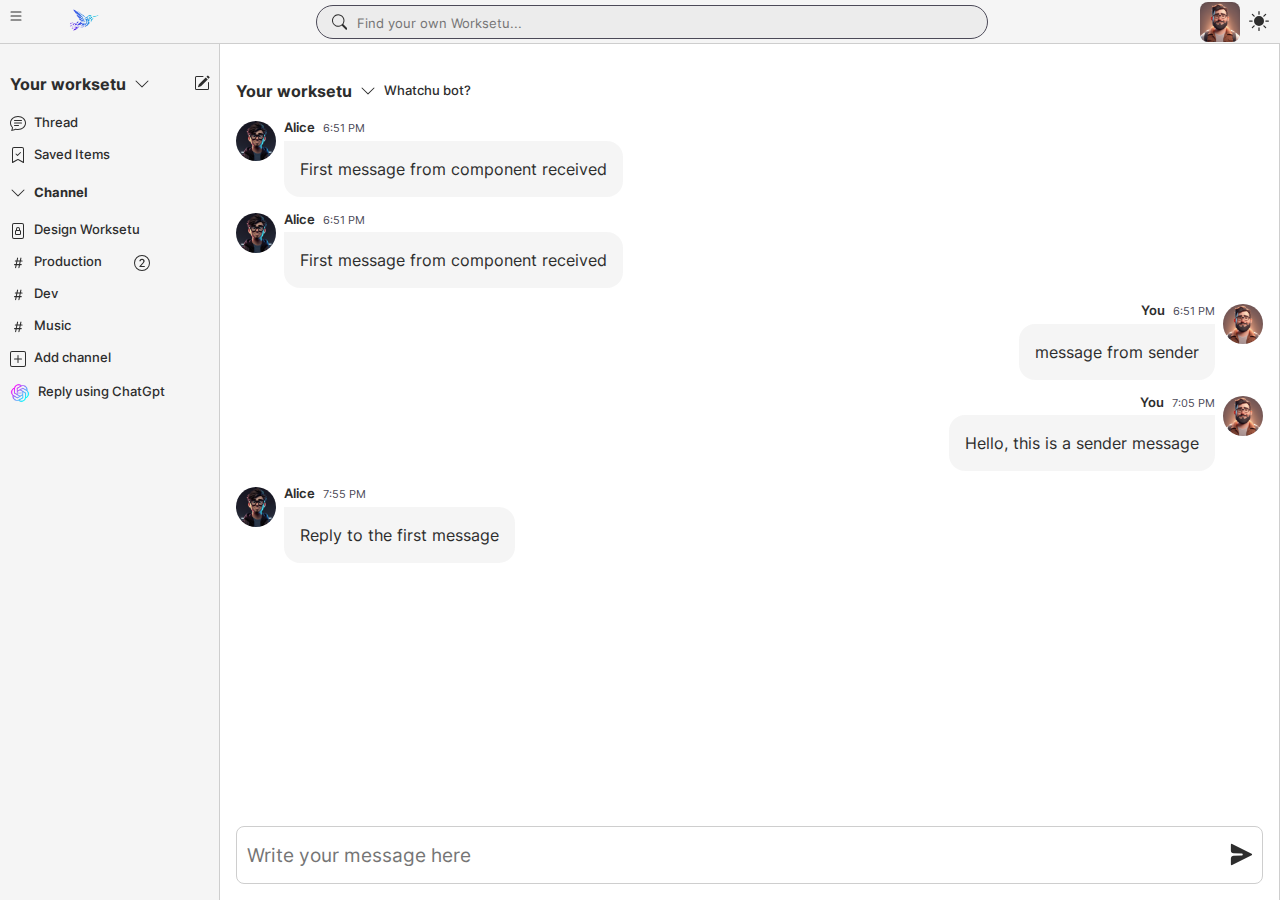
==== commit 829509af: "Updated" ====
--- a/check.html
+++ b/check.html
@@ -4,7 +4,7 @@
 <head>
     <meta charset="UTF-8" />
     <meta name="viewport" content="width=device-width, initial-scale=1.0" />
-    <link rel="icon" type="image/x-icon" href="wlogo.png">
+    <link rel="icon" type="image/x-icon" href="img/wlogo.png">
     <title>WorkSetu</title>
     <link href="style.css" rel="stylesheet" />
 
@@ -70,25 +70,15 @@
     </div>
 
 
-
-    <!-- adding web components -->
-
-
-    <!--================================================================= pop up end  ============================================================-->
-
     <script src="components/navBar.js"></script>
-
     <!-- sender and receiver component -->
     <script src="components/sideBarComponent.js"></script>
     <script src="components/messageBox.js"></script>
     <!-- sender and receiver component called under this -->
     <script src="components/messageList.js"></script>
     <script src="components/send-messageBox.js"></script>  
-    <!-- message forward share reply thread -->
     <!-- dark mode script -->
     <script src="components/darkmode.js"></script>
-    <!-- popup script -->
-    <!-- <script src="popupscript.js"></script> -->
 
 </body>
 
--- a/style.css
+++ b/style.css
@@ -5,7 +5,6 @@
     src: url(Inter.ttf);
     font-display: swap;
 }
-
 
 :root {
     font-family: 'Inter', 'Segoe UI', Tahoma, Geneva, Verdana, sans-serif;
@@ -14,9 +13,9 @@
     --text-color: #2d2d2d;
     --sub-text-color: #4c4a58;
     --bg-color: #ffffff;
-    --sidebar: #ffff;
+    --sidebar: rgba(158, 154, 159, 0.1);
     --message: rgb(255, 255, 255);
-    --nav: #fff;
+    --nav: rgba(158, 154, 159, 0.1);
     --border-color: rgb(206, 206, 206);
     --box-shadow: 0 0 6px rgb(0, 0, 0, 0.5);
     --message-text-bg: rgba(158, 154, 159, 0.1);
@@ -78,9 +77,7 @@
 .input::placeholder {
     padding: 0.5em;
     color: #999999;
-    /* Placeholder text color */
     font-size: 0.9em;
-    /* Placeholder text style */
 }
 
 img {
@@ -95,15 +92,17 @@
     padding: 1.5em;
     max-width: 1140px;
 }
-.index-video{
+
+.index-video {
     height: 100%;
     width: 100%;
     object-fit: cover;
     top: 0;
-    z-index: -99; 
+    z-index: -99;
     position: absolute;
     opacity: 1;
 }
+
 .center-form {
     margin: auto;
     display: flex;
@@ -145,13 +144,14 @@
     border: 2px solid var(--primary-color);
 }
 
-.two-buttonss{
+.two-buttonss {
     display: flex;
     justify-content: space-between;
-  
-}
+
+}
+
 .button {
-   
+
     color: var(--primary-text-color);
     background: var(--primary-color);
     font-size: 1.4em;
@@ -237,8 +237,8 @@
     top: 0;
     left: 0;
     width: 100%;
-    height: 100%;    
-   background-color: rgb(0, 0, 0, 0.5);
+    height: 100%;
+    background-color: rgb(0, 0, 0, 0.5);
     justify-content: center;
     align-items: center;
 }
@@ -249,26 +249,26 @@
     flex-direction: column;
     gap: 1em;
     background-color: var(--bg-color);
-    
-   
-    max-width:54%;
+
+
+    max-width: 54%;
     max-height: 100%;
-   
+
     overflow: hidden;
     box-shadow: var(--box-shadow);
     border-radius: 1em;
-    
+
 }
 
 .crop-container img {
 
-width: 100%;
-height: 60vh;
+    width: 100%;
+    height: 60vh;
 }
 
 .crop-container button {
     display: block;
- 
+
 }
 
 .two-button {
@@ -323,9 +323,11 @@
     .crop-container {
         max-width: 80%;
     }
-    .crop-container img{
+
+    .crop-container img {
         height: 20vh;
     }
+
     .two-button .button {
         font-size: 1em;
     }
@@ -366,6 +368,7 @@
 
 .nav {
     position: sticky;
+   
     top: 0;
     background-color: var(--nav);
     width: 100%;
@@ -407,11 +410,12 @@
 }
 
 .search {
-    background-color: var(--nav);
+    background-color: transparent;
     border: none;
     color: var(--text-color);
     outline: none;
     width: 100%;
+   
 
 }
 
@@ -419,7 +423,7 @@
 
 .search::placeholder {
     font-size: 0.8em;
-    ;
+    
 }
 
 .row {
@@ -646,7 +650,7 @@
     border-radius: 0.5em;
     border: 0.5px solid var(--border-color);
     z-index: 9999;
-    transition:  all ease 2s;
+    transition: all ease 2s;
 
 
 }
@@ -752,16 +756,12 @@
 
 /* =========================Thread=================================== */
 .thread {
-
     padding: 1em;
     flex: 1;
     background-color: var(--bg-color);
     display: flex;
     flex-direction: column;
-    border-top: 0.05px solid var(--border-color);
-    border-right: 0.05px solid var(--border-color);
     display: none;
-
 }
 
 /* ===========================input box design============== */
@@ -771,9 +771,6 @@
     /* padding: 0.5em; */
     flex-direction: column;
     position: relative;
-
-
-
     /* border: 0.05px solid var(--border-color); */
 
 }
@@ -786,8 +783,6 @@
     border: 0.05px solid var(--border-color);
     border-radius: 0.5em;
     justify-content: space-between;
-
-
 }
 
 .chatbox-msg {
@@ -801,16 +796,12 @@
     color: var(--text-color);
     font-size: 1.2em;
     outline: none;
-
 }
 
 .input-msg svg {
     width: 18px;
     height: 18px;
     cursor: pointer;
-
-
-
 }
 
 .textStyle-container {
@@ -887,30 +878,30 @@
 
 
 /* all pop ups */
-.dropdown-holder{
+.dropdown-holder {
     position: relative;
 }
-.dropdown{
+
+.dropdown {
     display: none;
-   position: absolute;
-   top: 100%; /* Position it below the trigger */
-   right: 0;
-   padding: 2em;
-   background-color: var(--bg-color);
-   border-radius: 20px;
-   box-shadow: var(--box-shadow);
-   z-index: 9999;
-   top: 100%;
-   z-index: 99999;
- 
-}
-
-
-.dropdown-trigger:focus + .dropdown,
+    position: absolute;
+    top: 100%;
+    /* Position it below the trigger */
+    right: 0;
+    padding: 2em;
+    background-color: var(--bg-color);
+    border-radius: 20px;
+    box-shadow: var(--box-shadow);
+    z-index: 9999;
+    top: 100%;
+    z-index: 99999;
+}
+
+.dropdown-trigger:focus+.dropdown,
 .dropdown:hover {
-    display: block; 
-}
-
+    display: block;  
+   
+}
 
 .popup-container {
     display: none;
@@ -922,7 +913,6 @@
     z-index: 9999;
 }
 
-
 /* your slack pop up style */
 
 .your-slack {
@@ -932,14 +922,17 @@
     top: 100%;
     left: 0;
 }
+
 .mid-content span {
     font-size: 1em;
 }
-.right{
+
+.right {
     left: 0;
 }
 
-.invite-people {display:none;
+.invite-people {
+    display: none;
     position: absolute;
     width: 400px;
     left: 0;
@@ -956,6 +949,7 @@
     outline: none;
     box-shadow: var(--box-shadow);
 }
+
 a {
     text-decoration: none;
 }
@@ -984,10 +978,8 @@
 
 /* =========================================================================Manage page css======================================================== */
 .manage-container {
-
     height: calc(100vh - 80px);
     display: flex;
-
 }
 
 .navBar {
@@ -996,15 +988,9 @@
     width: calc(100% - 4em);
     background-color: var(--bg-color);
     border-bottom: 0.05px solid var(--border-color);
-    ;
-
-
-}
-
-
+}
 
 .left-content {
-
     height: calc(100vh - 100px);
     padding: 0.5em;
     flex: 1;
@@ -1021,8 +1007,6 @@
     display: flex;
     flex-direction: column;
     margin-left: auto;
-
-
 }
 
 .midbar {
@@ -1035,7 +1019,6 @@
 }
 
 .right input {
-
     background-color: var(--bg-color);
     padding: 0.5em;
     border-radius: 0.5em;
@@ -1056,13 +1039,9 @@
 }
 
 .firstTable {
-
     display: flex;
     align-items: center;
     flex-direction: column;
-
-
-
 }
 
 @media (max-width: 768px) {
@@ -1092,10 +1071,8 @@
     }
 
     .right-content {
-
         margin-left: auto;
         width: 100%;
-
     }
 
     .menu-button-leftbar {
@@ -1109,10 +1086,7 @@
 .container-prof {
     flex: 1;
     margin: auto;
-
-}
-
-
+}
 
 .editprofile-container {
     width: 80%;
@@ -1124,10 +1098,6 @@
     align-items: center;
     border-radius: 1em;
     background-color: rgb(144, 143, 143, 0.1);
-
-
-
-
 }
 
 input[type="number"]::-webkit-inner-spin-button,
@@ -1159,11 +1129,9 @@
     justify-content: center;
     align-items: center;
     flex-direction: row-reverse;
-    /* justify-content: space-around; */
     gap: 3em;
     padding: 2em;
     width: calc(100% - 4em);
-
 }
 
 .leftside {
@@ -1221,7 +1189,6 @@
 .saveandcancel {
     width: 100%;
     display: flex;
-
     justify-content: space-between;
     gap: 0.5em;
 }
@@ -1237,15 +1204,16 @@
 }
 
 @media screen and (max-width:768px) {
-    .editprof{
+    .editprof {
         padding: 0em;
     }
 
     .editprofile-container {
         padding: 1.5em;
-       width: calc(100% - 3em);
-    }
-    .profilepage-main{
+        width: calc(100% - 3em);
+    }
+
+    .profilepage-main {
         padding: 0em;
     }
 
@@ -1267,6 +1235,4 @@
         width: 50%;
     }
 
-    .editprof {}
-
 }